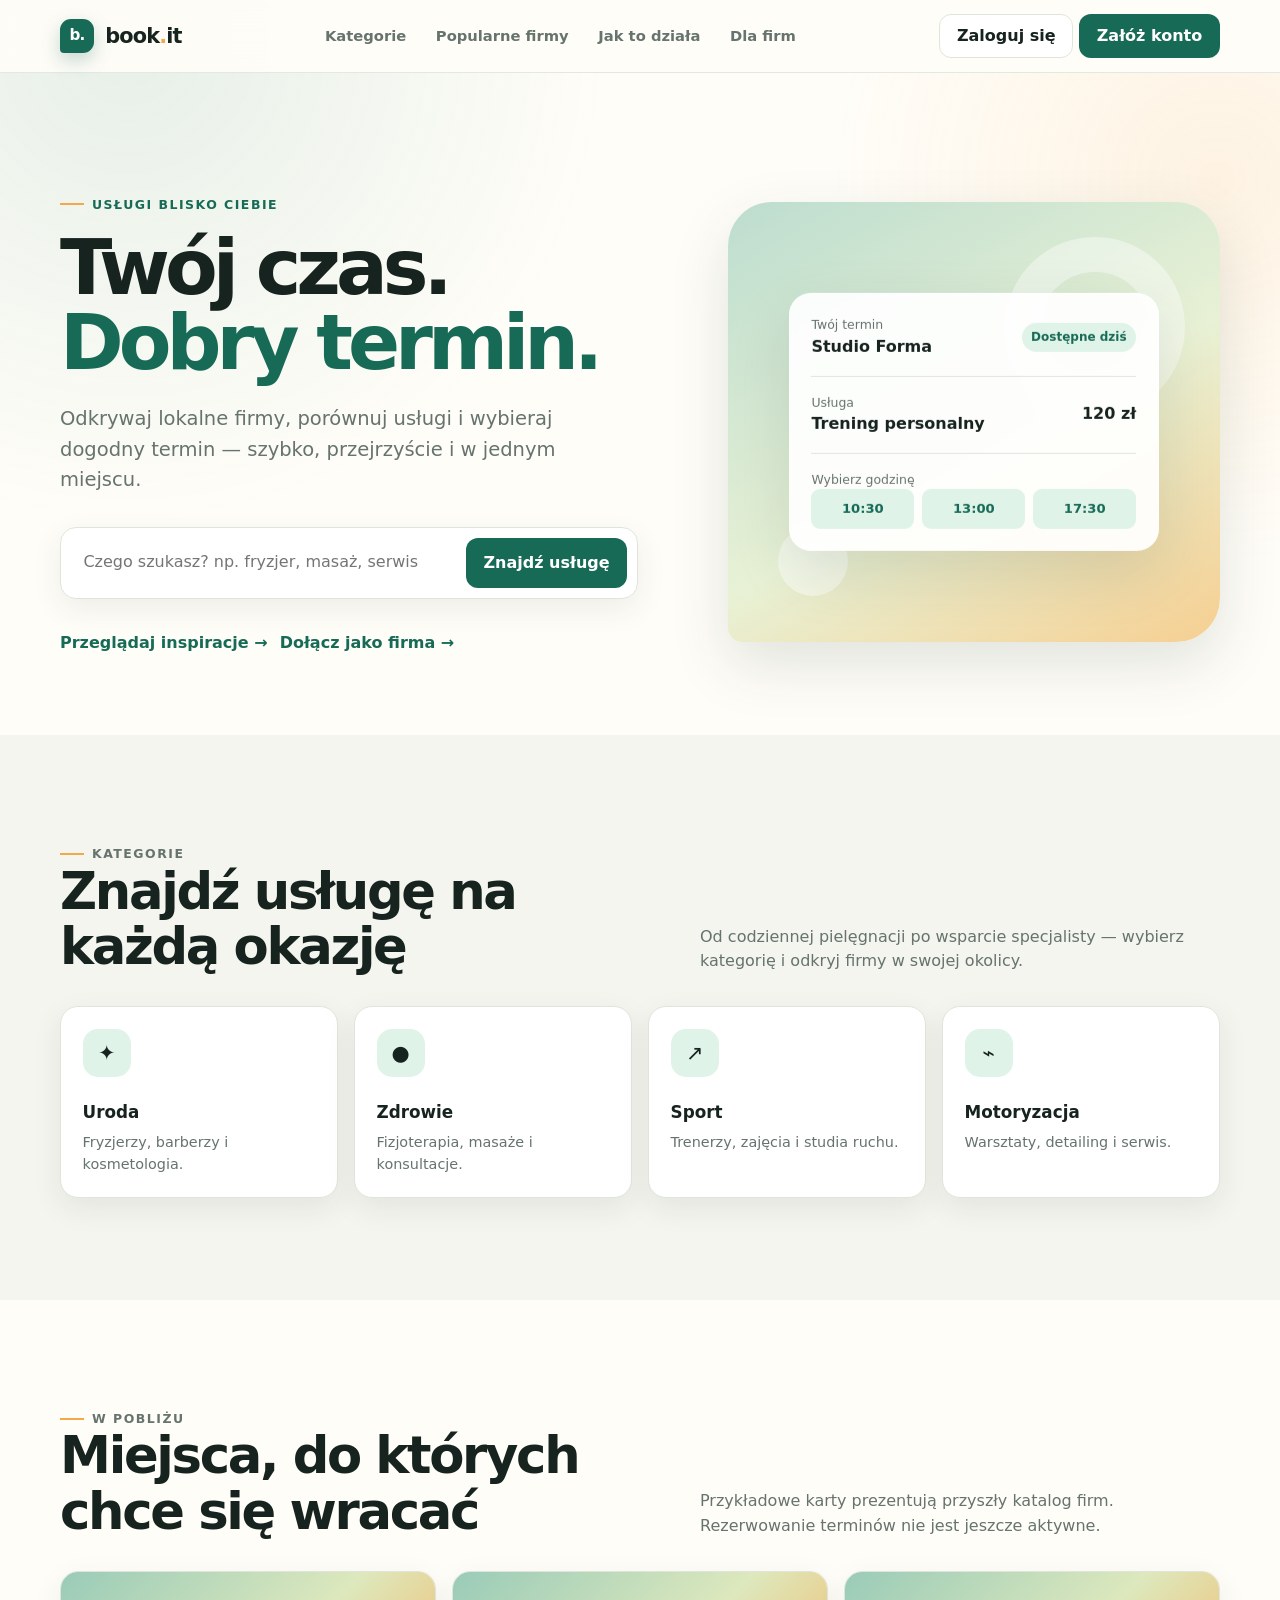
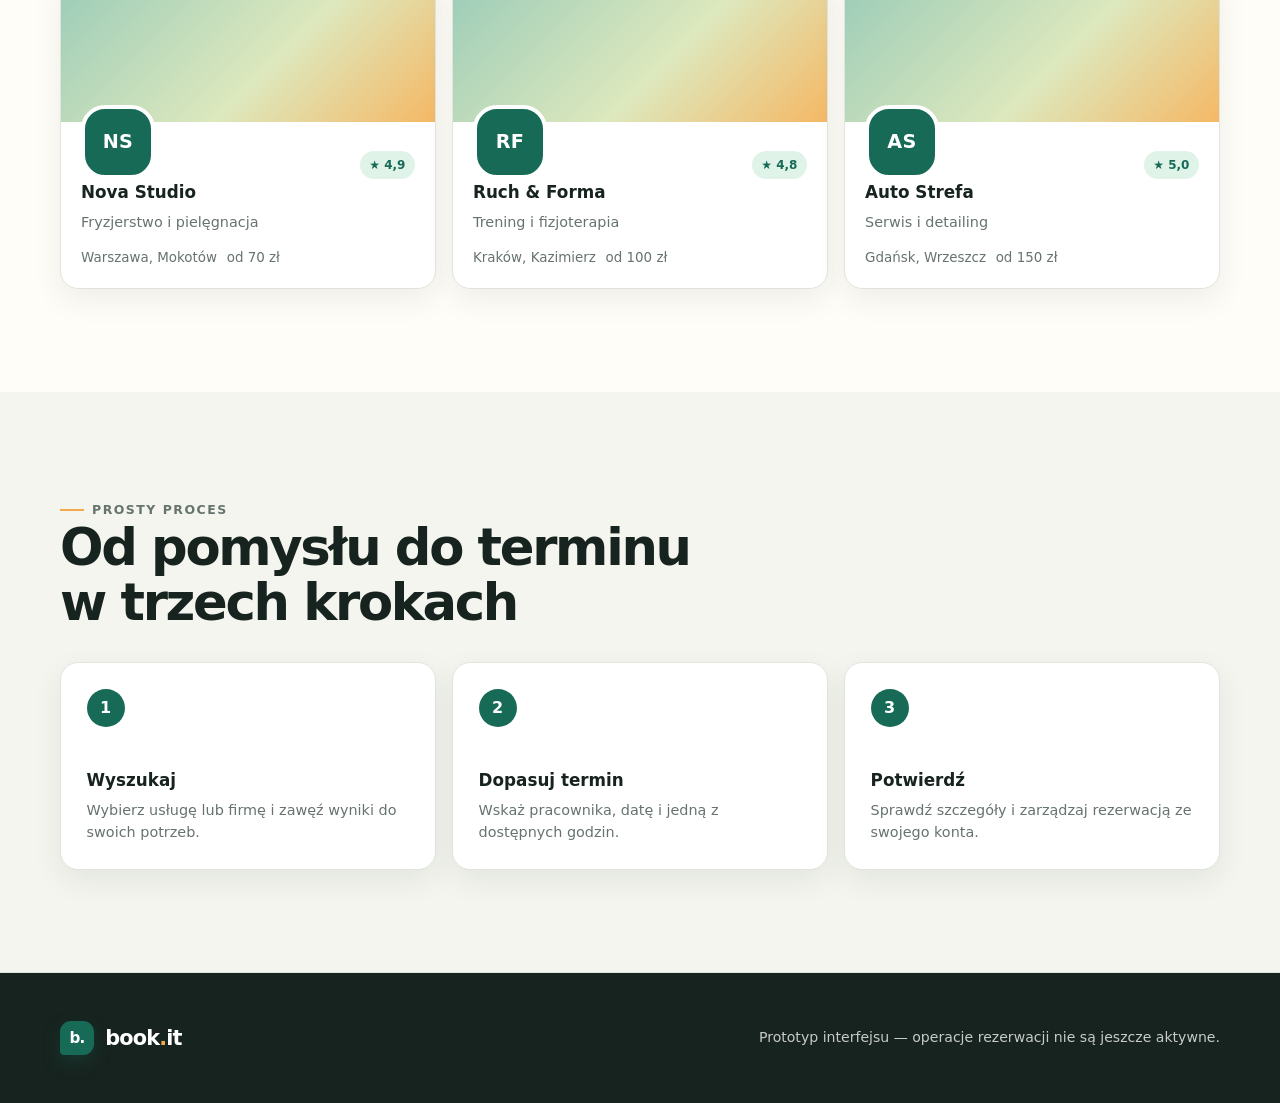
==== public/index.html @ e0f6ce7e "project_base_view" ====
<!doctype html>
<html lang="pl">
<head>
  <meta charset="utf-8">
  <meta name="viewport" content="width=device-width, initial-scale=1">
  <meta name="description" content="book.it — wygodne rezerwowanie usług lokalnych firm w jednym miejscu.">
  <title>book.it — rezerwuj usługi po swojemu</title>
  <link rel="stylesheet" href="../css/main.css">
  <script src="../js/app.js" defer></script>
</head>
<body>
  <a class="skip-link" href="#main">Przejdź do treści</a>
  <header class="site-header">
    <div class="container header-inner">
      <a class="brand" href="index.html" aria-label="book.it — strona główna">
        <span class="brand-mark">b.</span>
        <span>book<span class="brand-dot">.</span>it</span>
      </a>
      <nav class="site-nav" aria-label="Główna nawigacja" data-menu>
        <a href="#kategorie">Kategorie</a>
        <a href="#firmy">Popularne firmy</a>
        <a href="#jak-to-dziala">Jak to działa</a>
        <a href="auth/login-business.html">Dla firm</a>
      </nav>
      <div class="nav-actions">
        <a class="button button-secondary" href="auth/login-client.html">Zaloguj się</a>
        <a class="button" href="auth/register-client.html">Załóż konto</a>
        <button class="menu-toggle" type="button" aria-label="Otwórz menu" aria-expanded="false" data-menu-toggle>☰</button>
      </div>
    </div>
  </header>

  <main id="main">
    <section class="hero">
      <div class="container hero-grid">
        <div>
          <p class="eyebrow">Usługi blisko Ciebie</p>
          <h1>Twój czas. <span>Dobry termin.</span></h1>
          <p class="hero-lead">Odkrywaj lokalne firmy, porównuj usługi i wybieraj dogodny termin — szybko, przejrzyście i w jednym miejscu.</p>
          <form class="search-box" data-demo-form data-demo-message="Wyszukiwanie zostanie uruchomione po podłączeniu bazy firm i usług.">
            <label class="field-label" for="hero-search" hidden>Usługa lub firma</label>
            <input id="hero-search" type="search" placeholder="Czego szukasz? np. fryzjer, masaż, serwis" required>
            <button class="button" type="submit">Znajdź usługę</button>
          </form>
          <div class="hero-actions">
            <a class="text-link" href="#firmy">Przeglądaj inspiracje →</a>
            <a class="text-link" href="auth/register-business.html">Dołącz jako firma →</a>
          </div>
        </div>
        <div class="hero-visual" aria-label="Przykładowa karta wyboru terminu">
          <div class="booking-card">
            <div class="booking-card-head">
              <div>
                <p class="micro-label">Twój termin</p>
                <strong>Studio Forma</strong>
              </div>
              <span class="badge">Dostępne dziś</span>
            </div>
            <div class="service-line">
              <div>
                <p class="micro-label">Usługa</p>
                <strong>Trening personalny</strong>
              </div>
              <strong>120 zł</strong>
            </div>
            <p class="micro-label">Wybierz godzinę</p>
            <div class="time-chips" aria-hidden="true">
              <span>10:30</span><span>13:00</span><span>17:30</span>
            </div>
          </div>
        </div>
      </div>
    </section>

    <section class="section section-alt" id="kategorie">
      <div class="container">
        <div class="section-heading">
          <div>
            <p class="eyebrow">Kategorie</p>
            <h2>Znajdź usługę na każdą okazję</h2>
          </div>
          <p>Od codziennej pielęgnacji po wsparcie specjalisty — wybierz kategorię i odkryj firmy w swojej okolicy.</p>
        </div>
        <div class="category-grid">
          <article class="category-card"><span class="category-icon" aria-hidden="true">✦</span><h3>Uroda</h3><p>Fryzjerzy, barberzy i kosmetologia.</p></article>
          <article class="category-card"><span class="category-icon" aria-hidden="true">●</span><h3>Zdrowie</h3><p>Fizjoterapia, masaże i konsultacje.</p></article>
          <article class="category-card"><span class="category-icon" aria-hidden="true">↗</span><h3>Sport</h3><p>Trenerzy, zajęcia i studia ruchu.</p></article>
          <article class="category-card"><span class="category-icon" aria-hidden="true">⌁</span><h3>Motoryzacja</h3><p>Warsztaty, detailing i serwis.</p></article>
        </div>
      </div>
    </section>

    <section class="section" id="firmy">
      <div class="container">
        <div class="section-heading">
          <div>
            <p class="eyebrow">W pobliżu</p>
            <h2>Miejsca, do których chce się wracać</h2>
          </div>
          <p>Przykładowe karty prezentują przyszły katalog firm. Rezerwowanie terminów nie jest jeszcze aktywne.</p>
        </div>
        <div class="company-grid">
          <article class="company-card">
            <div class="company-cover"></div>
            <div class="company-content">
              <div class="company-line"><span class="avatar">NS</span><span class="badge">★ 4,9</span></div>
              <h3>Nova Studio</h3><p>Fryzjerstwo i pielęgnacja</p>
              <div class="company-meta"><span>Warszawa, Mokotów</span><span>od 70 zł</span></div>
            </div>
          </article>
          <article class="company-card">
            <div class="company-cover"></div>
            <div class="company-content">
              <div class="company-line"><span class="avatar">RF</span><span class="badge">★ 4,8</span></div>
              <h3>Ruch &amp; Forma</h3><p>Trening i fizjoterapia</p>
              <div class="company-meta"><span>Kraków, Kazimierz</span><span>od 100 zł</span></div>
            </div>
          </article>
          <article class="company-card">
            <div class="company-cover"></div>
            <div class="company-content">
              <div class="company-line"><span class="avatar">AS</span><span class="badge">★ 5,0</span></div>
              <h3>Auto Strefa</h3><p>Serwis i detailing</p>
              <div class="company-meta"><span>Gdańsk, Wrzeszcz</span><span>od 150 zł</span></div>
            </div>
          </article>
        </div>
      </div>
    </section>

    <section class="section section-alt" id="jak-to-dziala">
      <div class="container">
        <div class="section-heading">
          <div><p class="eyebrow">Prosty proces</p><h2>Od pomysłu do terminu w trzech krokach</h2></div>
        </div>
        <div class="steps-grid">
          <article class="step-card"><span class="step-number">1</span><h3>Wyszukaj</h3><p>Wybierz usługę lub firmę i zawęź wyniki do swoich potrzeb.</p></article>
          <article class="step-card"><span class="step-number">2</span><h3>Dopasuj termin</h3><p>Wskaż pracownika, datę i jedną z dostępnych godzin.</p></article>
          <article class="step-card"><span class="step-number">3</span><h3>Potwierdź</h3><p>Sprawdź szczegóły i zarządzaj rezerwacją ze swojego konta.</p></article>
        </div>
      </div>
    </section>
  </main>

  <footer class="site-footer">
    <div class="container footer-inner">
      <a class="brand" href="index.html"><span class="brand-mark">b.</span><span>book<span class="brand-dot">.</span>it</span></a>
      <p>Prototyp interfejsu — operacje rezerwacji nie są jeszcze aktywne.</p>
    </div>
  </footer>
</body>
</html>
---- css/main.css ----
:root {
  --ink-950: #17231f;
  --ink-800: #34423d;
  --ink-600: #66736e;
  --paper: #fffdf8;
  --surface: #ffffff;
  --surface-soft: #f3f5ee;
  --line: #dfe5dc;
  --brand-700: #176b56;
  --brand-600: #21856b;
  --brand-100: #dff3e9;
  --accent: #f3a84b;
  --danger: #b74343;
  --danger-soft: #fff0ef;
  --shadow-sm: 0 10px 30px rgba(32, 57, 48, 0.08);
  --shadow-lg: 0 22px 60px rgba(24, 55, 44, 0.13);
  --radius-sm: 10px;
  --radius-md: 18px;
  --radius-lg: 28px;
  --container: 1160px;
  --transition: 180ms ease;
}

*,
*::before,
*::after {
  box-sizing: border-box;
}

html {
  scroll-behavior: smooth;
}

body {
  margin: 0;
  color: var(--ink-950);
  background: var(--paper);
  font-family: Inter, ui-sans-serif, system-ui, -apple-system, BlinkMacSystemFont, "Segoe UI", sans-serif;
  line-height: 1.55;
}

body::before {
  position: fixed;
  z-index: -1;
  inset: 0;
  background:
    radial-gradient(circle at 10% 5%, rgba(33, 133, 107, 0.11), transparent 30rem),
    radial-gradient(circle at 95% 20%, rgba(243, 168, 75, 0.12), transparent 24rem);
  content: "";
  pointer-events: none;
}

img {
  display: block;
  max-width: 100%;
}

a {
  color: inherit;
  text-decoration: none;
}

button,
input,
select,
textarea {
  color: inherit;
  font: inherit;
}

button,
input[type="file"]::file-selector-button {
  cursor: pointer;
}

:focus-visible {
  outline: 3px solid rgba(33, 133, 107, 0.3);
  outline-offset: 3px;
}

.skip-link {
  position: fixed;
  z-index: 100;
  top: 0.75rem;
  left: 0.75rem;
  padding: 0.75rem 1rem;
  border-radius: var(--radius-sm);
  background: var(--ink-950);
  color: #fff;
  transform: translateY(-160%);
}

.skip-link:focus {
  transform: translateY(0);
}

.container {
  width: min(calc(100% - 2rem), var(--container));
  margin-inline: auto;
}

.site-header {
  position: sticky;
  z-index: 20;
  top: 0;
  border-bottom: 1px solid rgba(223, 229, 220, 0.85);
  background: rgba(255, 253, 248, 0.92);
  backdrop-filter: blur(16px);
}

.header-inner {
  display: flex;
  min-height: 72px;
  align-items: center;
  justify-content: space-between;
  gap: 1.5rem;
}

.brand {
  display: inline-flex;
  align-items: center;
  gap: 0.7rem;
  font-size: 1.3rem;
  font-weight: 850;
  letter-spacing: -0.04em;
}

.brand-mark {
  display: grid;
  width: 34px;
  height: 34px;
  border-radius: 11px 11px 11px 4px;
  color: #fff;
  background: var(--brand-700);
  box-shadow: 0 7px 18px rgba(23, 107, 86, 0.25);
  font-size: 0.95rem;
  place-items: center;
}

.brand-dot {
  color: var(--accent);
}

.site-nav,
.nav-actions,
.dashboard-nav {
  display: flex;
  align-items: center;
  gap: 0.35rem;
}

.site-nav a,
.dashboard-nav a {
  padding: 0.6rem 0.75rem;
  border-radius: 9px;
  color: var(--ink-600);
  font-size: 0.92rem;
  font-weight: 650;
}

.site-nav a:hover,
.dashboard-nav a:hover,
.dashboard-nav a[aria-current="page"] {
  color: var(--brand-700);
  background: var(--brand-100);
}

.menu-toggle {
  display: none;
  width: 44px;
  height: 44px;
  border: 1px solid var(--line);
  border-radius: 12px;
  background: var(--surface);
  font-size: 1.2rem;
}

.button {
  display: inline-flex;
  min-height: 44px;
  align-items: center;
  justify-content: center;
  gap: 0.55rem;
  padding: 0.7rem 1.05rem;
  border: 1px solid transparent;
  border-radius: 12px;
  background: var(--brand-700);
  color: #fff;
  font-weight: 750;
  line-height: 1.2;
  transition: transform var(--transition), box-shadow var(--transition), background var(--transition);
}

.button:hover {
  background: var(--brand-600);
  box-shadow: 0 8px 20px rgba(23, 107, 86, 0.18);
  transform: translateY(-1px);
}

.button-secondary {
  border-color: var(--line);
  color: var(--ink-950);
  background: var(--surface);
}

.button-secondary:hover {
  background: var(--surface-soft);
  box-shadow: none;
}

.button-ghost {
  color: var(--brand-700);
  background: transparent;
}

.button-ghost:hover {
  background: var(--brand-100);
  box-shadow: none;
}

.button-danger {
  border-color: #efc8c5;
  color: var(--danger);
  background: var(--danger-soft);
}

.button-danger:hover {
  background: #ffe3e0;
  box-shadow: none;
}

.button-small {
  min-height: 36px;
  padding: 0.5rem 0.75rem;
  border-radius: 9px;
  font-size: 0.85rem;
}

.eyebrow {
  display: inline-flex;
  align-items: center;
  gap: 0.5rem;
  margin: 0 0 1rem;
  color: var(--brand-700);
  font-size: 0.78rem;
  font-weight: 800;
  letter-spacing: 0.12em;
  text-transform: uppercase;
}

.eyebrow::before {
  width: 24px;
  height: 2px;
  background: var(--accent);
  content: "";
}

.hero {
  padding: clamp(4.5rem, 9vw, 8rem) 0 5rem;
  overflow: hidden;
}

.hero-grid {
  display: grid;
  align-items: center;
  gap: clamp(2.5rem, 7vw, 6rem);
  grid-template-columns: minmax(0, 1.08fr) minmax(320px, 0.92fr);
}

.hero h1,
.auth-copy h1 {
  max-width: 14ch;
  margin: 0;
  font-size: clamp(2.65rem, 6vw, 5.4rem);
  line-height: 0.98;
  letter-spacing: -0.065em;
}

.hero h1 span {
  color: var(--brand-700);
}

.hero-lead {
  max-width: 620px;
  margin: 1.5rem 0 0;
  color: var(--ink-600);
  font-size: clamp(1.03rem, 2vw, 1.22rem);
}

.hero-actions,
.form-actions,
.toolbar-actions,
.card-actions {
  display: flex;
  align-items: center;
  gap: 0.75rem;
  flex-wrap: wrap;
}

.hero-actions {
  margin-top: 2rem;
}

.form-actions-spaced {
  margin-top: 1.25rem;
}

.search-box {
  display: grid;
  margin-top: 2rem;
  padding: 0.6rem;
  border: 1px solid var(--line);
  border-radius: 16px;
  background: var(--surface);
  box-shadow: var(--shadow-sm);
  grid-template-columns: 1fr auto;
}

.search-box input {
  min-width: 0;
  padding: 0.8rem;
  border: 0;
  outline: none;
  background: transparent;
}

.hero-visual {
  position: relative;
  min-height: 440px;
  border-radius: 44px 44px 44px 14px;
  background: linear-gradient(150deg, #bdddcf, #e8f1d5 55%, #f6cf91);
  box-shadow: var(--shadow-lg);
}

.hero-visual::before,
.hero-visual::after {
  position: absolute;
  border-radius: 999px;
  content: "";
}

.hero-visual::before {
  width: 180px;
  height: 180px;
  top: 35px;
  right: 35px;
  border: 35px solid rgba(255, 255, 255, 0.4);
}

.hero-visual::after {
  width: 70px;
  height: 70px;
  bottom: 46px;
  left: 50px;
  background: rgba(255, 255, 255, 0.45);
}

.booking-card {
  position: absolute;
  z-index: 2;
  width: min(88%, 370px);
  top: 50%;
  left: 50%;
  padding: 1.35rem;
  border: 1px solid rgba(255, 255, 255, 0.65);
  border-radius: 22px;
  background: rgba(255, 255, 255, 0.92);
  box-shadow: var(--shadow-lg);
  transform: translate(-50%, -50%);
  backdrop-filter: blur(10px);
}

.booking-card-head,
.company-line,
.service-line,
.profile-summary,
.day-row,
.panel-title-row {
  display: flex;
  align-items: center;
  justify-content: space-between;
  gap: 1rem;
}

.booking-card strong,
.booking-card p {
  margin: 0;
}

.booking-card .service-line {
  margin: 1rem 0;
  padding: 1rem 0;
  border-block: 1px solid var(--line);
}

.micro-label {
  color: var(--ink-600);
  font-size: 0.78rem;
}

.time-chips {
  display: grid;
  gap: 0.5rem;
  grid-template-columns: repeat(3, 1fr);
}

.time-chips span {
  padding: 0.6rem 0.4rem;
  border-radius: 9px;
  color: var(--brand-700);
  background: var(--brand-100);
  font-size: 0.82rem;
  font-weight: 750;
  text-align: center;
}

.section {
  padding: clamp(4rem, 8vw, 7rem) 0;
}

.section-alt {
  background: var(--surface-soft);
}

.section-heading {
  display: flex;
  align-items: end;
  justify-content: space-between;
  gap: 2rem;
  margin-bottom: 2rem;
}

.section-heading h2,
.page-title h1,
.panel h2,
.auth-card h2 {
  margin: 0;
  line-height: 1.08;
  letter-spacing: -0.045em;
}

.section-heading h2 {
  max-width: 650px;
  font-size: clamp(2rem, 4vw, 3.2rem);
}

.section-heading p {
  max-width: 520px;
  margin: 0;
  color: var(--ink-600);
}

.category-grid,
.company-grid,
.steps-grid,
.stats-grid {
  display: grid;
  gap: 1rem;
}

.category-grid {
  grid-template-columns: repeat(4, 1fr);
}

.company-grid {
  grid-template-columns: repeat(3, 1fr);
}

.steps-grid {
  grid-template-columns: repeat(3, 1fr);
}

.stats-grid {
  grid-template-columns: repeat(3, 1fr);
}

.category-card,
.company-card,
.step-card,
.panel,
.stat-card {
  border: 1px solid var(--line);
  background: var(--surface);
  box-shadow: var(--shadow-sm);
}

.category-card {
  padding: 1.35rem;
  border-radius: var(--radius-md);
}

.category-icon {
  display: grid;
  width: 48px;
  height: 48px;
  margin-bottom: 1.4rem;
  border-radius: 15px;
  background: var(--brand-100);
  font-size: 1.3rem;
  place-items: center;
}

.category-card h3,
.company-card h3,
.step-card h3 {
  margin: 0 0 0.35rem;
  font-size: 1.05rem;
}

.category-card p,
.company-card p,
.step-card p {
  margin: 0;
  color: var(--ink-600);
  font-size: 0.9rem;
}

.company-card {
  overflow: hidden;
  border-radius: var(--radius-md);
}

.company-cover,
.brand-banner,
.preview-banner {
  background: linear-gradient(135deg, #99cbb8, #dde8bd 58%, #f5b865);
}

.company-cover {
  height: 150px;
}

.company-content {
  padding: 1.25rem;
}

.company-line {
  margin-top: -2.3rem;
  align-items: end;
}

.avatar {
  display: grid;
  flex: 0 0 auto;
  width: 74px;
  height: 74px;
  overflow: hidden;
  border: 4px solid var(--surface);
  border-radius: 24px;
  color: #fff;
  background: var(--brand-700);
  font-size: 1.2rem;
  font-weight: 850;
  letter-spacing: 0.02em;
  place-items: center;
}

.avatar img,
.logo-preview img {
  width: 100%;
  height: 100%;
  object-fit: cover;
}

.avatar-small {
  width: 42px;
  height: 42px;
  border-width: 0;
  border-radius: 13px;
  font-size: 0.78rem;
}

.company-meta,
.service-meta {
  display: flex;
  gap: 0.6rem;
  margin-top: 0.9rem;
  color: var(--ink-600);
  font-size: 0.84rem;
  flex-wrap: wrap;
}

.badge {
  display: inline-flex;
  align-items: center;
  padding: 0.3rem 0.6rem;
  border-radius: 999px;
  color: var(--brand-700);
  background: var(--brand-100);
  font-size: 0.75rem;
  font-weight: 750;
}

.badge-muted {
  color: var(--ink-600);
  background: var(--surface-soft);
}

.badge-warning {
  color: #84510f;
  background: #fff0d2;
}

.step-card {
  position: relative;
  padding: 1.6rem;
  border-radius: var(--radius-md);
}

.step-number {
  display: inline-grid;
  width: 38px;
  height: 38px;
  margin-bottom: 2.5rem;
  border-radius: 50%;
  color: #fff;
  background: var(--brand-700);
  font-weight: 800;
  place-items: center;
}

.site-footer {
  padding: 3rem 0;
  border-top: 1px solid var(--line);
  background: var(--ink-950);
  color: rgba(255, 255, 255, 0.76);
}

.footer-inner {
  display: flex;
  align-items: center;
  justify-content: space-between;
  gap: 1.5rem;
}

.site-footer .brand {
  color: #fff;
}

.site-footer p {
  margin: 0;
  font-size: 0.88rem;
}

/* Authentication */
.auth-page {
  min-height: 100vh;
  background: var(--surface-soft);
}

.auth-layout {
  display: grid;
  min-height: calc(100vh - 73px);
  grid-template-columns: minmax(0, 1fr) minmax(420px, 0.75fr);
}

.auth-copy {
  display: flex;
  min-height: 100%;
  padding: clamp(3rem, 7vw, 7rem);
  justify-content: center;
  flex-direction: column;
  background: linear-gradient(145deg, #183d34, #176b56 65%, #4d8c6e);
  color: #fff;
}

.auth-copy .eyebrow {
  color: #c7f2df;
}

.auth-copy h1 {
  font-size: clamp(2.7rem, 5vw, 4.8rem);
}

.auth-copy p {
  max-width: 540px;
  color: rgba(255, 255, 255, 0.75);
  font-size: 1.05rem;
}

.feature-list {
  display: grid;
  gap: 0.75rem;
  margin: 2rem 0 0;
  padding: 0;
  list-style: none;
}

.feature-list li::before {
  margin-right: 0.65rem;
  color: var(--accent);
  content: "✓";
  font-weight: 900;
}

.auth-form-wrap {
  display: grid;
  padding: 2rem;
  place-items: center;
}

.auth-card {
  width: min(100%, 520px);
  padding: clamp(1.5rem, 5vw, 2.5rem);
  border: 1px solid var(--line);
  border-radius: var(--radius-lg);
  background: var(--surface);
  box-shadow: var(--shadow-lg);
}

.auth-card h2 {
  font-size: 2rem;
}

.auth-card > p {
  margin: 0.65rem 0 1.75rem;
  color: var(--ink-600);
}

.form-grid {
  display: grid;
  gap: 1rem;
}

.form-grid-2 {
  grid-template-columns: repeat(2, minmax(0, 1fr));
}

.field {
  display: grid;
  gap: 0.42rem;
}

.field-full {
  grid-column: 1 / -1;
}

.field label,
.field-label {
  font-size: 0.86rem;
  font-weight: 750;
}

.field input,
.field select,
.field textarea,
.time-field input {
  width: 100%;
  min-height: 46px;
  padding: 0.72rem 0.8rem;
  border: 1px solid #ccd5ce;
  border-radius: 11px;
  outline: none;
  background: var(--surface);
  transition: border var(--transition), box-shadow var(--transition);
}

.field textarea {
  min-height: 120px;
  resize: vertical;
}

.field input:focus,
.field select:focus,
.field textarea:focus,
.time-field input:focus {
  border-color: var(--brand-600);
  box-shadow: 0 0 0 3px rgba(33, 133, 107, 0.14);
}

.field-hint {
  margin: 0;
  color: var(--ink-600);
  font-size: 0.78rem;
}

.checkbox-row {
  display: flex;
  align-items: flex-start;
  gap: 0.65rem;
  font-size: 0.86rem;
}

.checkbox-row input {
  width: 18px;
  height: 18px;
  margin-top: 0.12rem;
  accent-color: var(--brand-700);
}

.form-meta {
  display: flex;
  align-items: center;
  justify-content: space-between;
  gap: 1rem;
}

.text-link {
  color: var(--brand-700);
  font-weight: 750;
}

.text-link:hover {
  text-decoration: underline;
}

.auth-switch {
  margin-top: 1.5rem;
  padding-top: 1.25rem;
  border-top: 1px solid var(--line);
  color: var(--ink-600);
  font-size: 0.9rem;
  text-align: center;
}

.demo-note,
.info-box {
  padding: 0.85rem 1rem;
  border: 1px solid #d7e9df;
  border-radius: 11px;
  color: var(--brand-700);
  background: #f1fbf6;
  font-size: 0.83rem;
}

.demo-note {
  margin-bottom: 1.25rem;
}

/* Dashboard */
.dashboard-body {
  background: #f5f6f2;
}

.dashboard-header {
  background: var(--surface);
}

.dashboard-shell {
  display: grid;
  gap: 2rem;
  padding-block: 2.5rem 5rem;
  grid-template-columns: 230px minmax(0, 1fr);
}

.sidebar {
  position: sticky;
  top: 98px;
  height: fit-content;
  padding: 0.8rem;
  border: 1px solid var(--line);
  border-radius: var(--radius-md);
  background: var(--surface);
}

.sidebar-nav {
  display: grid;
  gap: 0.3rem;
}

.sidebar-nav a {
  padding: 0.75rem 0.85rem;
  border-radius: 10px;
  color: var(--ink-600);
  font-size: 0.9rem;
  font-weight: 650;
}

.sidebar-nav a:hover,
.sidebar-nav a[aria-current="page"] {
  color: var(--brand-700);
  background: var(--brand-100);
}

.main-content {
  min-width: 0;
}

.page-title {
  display: flex;
  align-items: end;
  justify-content: space-between;
  gap: 1rem;
  margin-bottom: 1.5rem;
}

.page-title h1 {
  font-size: clamp(2rem, 4vw, 3rem);
}

.page-title p {
  margin: 0.4rem 0 0;
  color: var(--ink-600);
}

.panel {
  padding: clamp(1.2rem, 3vw, 2rem);
  border-radius: var(--radius-md);
}

.panel + .panel {
  margin-top: 1.25rem;
}

.panel h2 {
  font-size: 1.35rem;
}

.panel-subtitle {
  margin: 0.35rem 0 1.4rem;
  color: var(--ink-600);
  font-size: 0.9rem;
}

.profile-summary {
  justify-content: flex-start;
  margin-bottom: 1.5rem;
}

.profile-summary .avatar {
  width: 94px;
  height: 94px;
  border: 0;
  border-radius: 28px;
  font-size: 1.55rem;
}

.profile-summary h2,
.profile-summary p {
  margin: 0;
}

.profile-summary p {
  color: var(--ink-600);
}

.upload-row {
  display: flex;
  align-items: center;
  gap: 0.75rem;
  margin-bottom: 1.5rem;
  flex-wrap: wrap;
}

.file-input {
  max-width: 100%;
  font-size: 0.84rem;
}

.file-input::file-selector-button {
  margin-right: 0.75rem;
  padding: 0.65rem 0.8rem;
  border: 1px solid var(--line);
  border-radius: 9px;
  background: var(--surface-soft);
  font-weight: 700;
}

.placeholder-block {
  padding: 2rem;
  border: 1px dashed #bac7bd;
  border-radius: var(--radius-md);
  color: var(--ink-600);
  background: #fafbf8;
  text-align: center;
}

.placeholder-block strong {
  display: block;
  margin-bottom: 0.35rem;
  color: var(--ink-950);
}

.brand-banner {
  position: relative;
  height: 220px;
  overflow: hidden;
  border-radius: var(--radius-md);
}

.brand-banner img,
.preview-banner img {
  width: 100%;
  height: 100%;
  object-fit: cover;
}

.brand-banner .button {
  position: absolute;
  right: 1rem;
  bottom: 1rem;
}

.branding-row {
  display: flex;
  align-items: end;
  justify-content: space-between;
  gap: 1rem;
  margin: -44px 1rem 1.5rem;
}

.logo-preview {
  position: relative;
  display: grid;
  width: 96px;
  height: 96px;
  overflow: hidden;
  border: 5px solid var(--surface);
  border-radius: 28px;
  color: #fff;
  background: var(--ink-950);
  font-size: 1.3rem;
  font-weight: 850;
  place-items: center;
}

.preview-card {
  overflow: hidden;
  border: 1px solid var(--line);
  border-radius: var(--radius-md);
  background: var(--surface);
}

.preview-banner {
  height: 160px;
}

.preview-content {
  position: relative;
  padding: 1.5rem;
}

.preview-content .logo-preview {
  margin-top: -68px;
  margin-bottom: 1rem;
}

.preview-content h3,
.preview-content p {
  margin: 0;
}

.preview-content p {
  margin-top: 0.4rem;
  color: var(--ink-600);
}

.services-list {
  display: grid;
  gap: 0.8rem;
}

.service-row {
  display: grid;
  align-items: center;
  gap: 1rem;
  padding: 1rem;
  border: 1px solid var(--line);
  border-radius: 14px;
  grid-template-columns: minmax(0, 1.6fr) minmax(110px, 0.6fr) auto;
}

.service-row h3,
.service-row p {
  margin: 0;
}

.service-row p {
  color: var(--ink-600);
  font-size: 0.86rem;
}

.price {
  font-size: 1rem;
  font-weight: 800;
}

.availability-list {
  display: grid;
  gap: 0.75rem;
}

.day-row {
  padding: 0.9rem 1rem;
  border: 1px solid var(--line);
  border-radius: 13px;
}

.day-name {
  display: flex;
  min-width: 150px;
  align-items: center;
  gap: 0.8rem;
  font-weight: 750;
}

.day-times {
  display: flex;
  align-items: center;
  gap: 0.6rem;
}

.time-field input {
  width: 110px;
  min-height: 40px;
  padding: 0.5rem;
}

.switch {
  position: relative;
  display: inline-block;
  flex: 0 0 auto;
  width: 42px;
  height: 24px;
}

.switch input {
  width: 1px;
  height: 1px;
  opacity: 0;
}

.switch-track {
  position: absolute;
  inset: 0;
  border-radius: 999px;
  background: #c7cec9;
  transition: background var(--transition);
}

.switch-track::after {
  position: absolute;
  width: 18px;
  height: 18px;
  top: 3px;
  left: 3px;
  border-radius: 50%;
  background: #fff;
  box-shadow: 0 2px 5px rgba(0, 0, 0, 0.18);
  content: "";
  transition: transform var(--transition);
}

.switch input:checked + .switch-track {
  background: var(--brand-600);
}

.switch input:checked + .switch-track::after {
  transform: translateX(18px);
}

.switch input:focus-visible + .switch-track {
  outline: 3px solid rgba(33, 133, 107, 0.3);
  outline-offset: 3px;
}

.day-row.is-disabled .day-times {
  opacity: 0.38;
  pointer-events: none;
}

.toast {
  position: fixed;
  z-index: 50;
  right: 1rem;
  bottom: 1rem;
  max-width: 360px;
  padding: 0.9rem 1rem;
  border-radius: 12px;
  color: #fff;
  background: var(--ink-950);
  box-shadow: var(--shadow-lg);
  opacity: 0;
  transform: translateY(1rem);
  transition: opacity var(--transition), transform var(--transition);
  pointer-events: none;
}

.toast.is-visible {
  opacity: 1;
  transform: translateY(0);
}

@media (max-width: 920px) {
  .hero-grid,
  .auth-layout {
    grid-template-columns: 1fr;
  }

  .hero-visual {
    min-height: 370px;
  }

  .category-grid,
  .company-grid {
    grid-template-columns: repeat(2, 1fr);
  }

  .auth-copy {
    min-height: 430px;
  }

  .dashboard-shell {
    grid-template-columns: 1fr;
  }

  .sidebar {
    position: static;
  }

  .sidebar-nav {
    display: flex;
    overflow-x: auto;
  }

  .sidebar-nav a {
    white-space: nowrap;
  }
}

@media (max-width: 720px) {
  .menu-toggle {
    display: grid;
    place-items: center;
  }

  .site-nav {
    position: absolute;
    top: calc(100% + 1px);
    right: 1rem;
    left: 1rem;
    display: none;
    padding: 0.75rem;
    border: 1px solid var(--line);
    border-radius: 14px;
    background: var(--surface);
    box-shadow: var(--shadow-lg);
    align-items: stretch;
    flex-direction: column;
  }

  .site-nav.is-open {
    display: flex;
  }

  .nav-actions .button-secondary {
    display: none;
  }

  .dashboard-header .dashboard-nav {
    display: none;
  }

  .section-heading,
  .footer-inner,
  .page-title {
    align-items: flex-start;
    flex-direction: column;
  }

  .steps-grid,
  .stats-grid {
    grid-template-columns: 1fr;
  }

  .form-grid-2 {
    grid-template-columns: 1fr;
  }

  .service-row {
    align-items: start;
    grid-template-columns: 1fr;
  }

  .day-row {
    align-items: flex-start;
    flex-direction: column;
  }

  .day-times {
    width: 100%;
  }

  .time-field {
    flex: 1;
  }

  .time-field input {
    width: 100%;
  }
}

@media (max-width: 520px) {
  .container {
    width: min(calc(100% - 1.25rem), var(--container));
  }

  .nav-actions > .button {
    display: none;
  }

  .hero {
    padding-top: 3.5rem;
  }

  .hero h1 {
    font-size: 2.7rem;
  }

  .search-box {
    grid-template-columns: 1fr;
  }

  .category-grid,
  .company-grid {
    grid-template-columns: 1fr;
  }

  .hero-visual {
    min-height: 330px;
  }

  .auth-form-wrap {
    padding: 0.75rem;
  }

  .auth-card {
    padding: 1.25rem;
    border-radius: 20px;
  }

  .auth-copy {
    min-height: 360px;
    padding: 2rem 1.25rem;
  }

  .form-meta,
  .branding-row {
    align-items: flex-start;
    flex-direction: column;
  }

  .branding-row {
    margin-top: -44px;
  }

  .panel {
    padding: 1rem;
  }

  .profile-summary {
    align-items: flex-start;
  }
}

@media (prefers-reduced-motion: reduce) {
  *,
  *::before,
  *::after {
    scroll-behavior: auto !important;
    transition-duration: 0.01ms !important;
  }
}
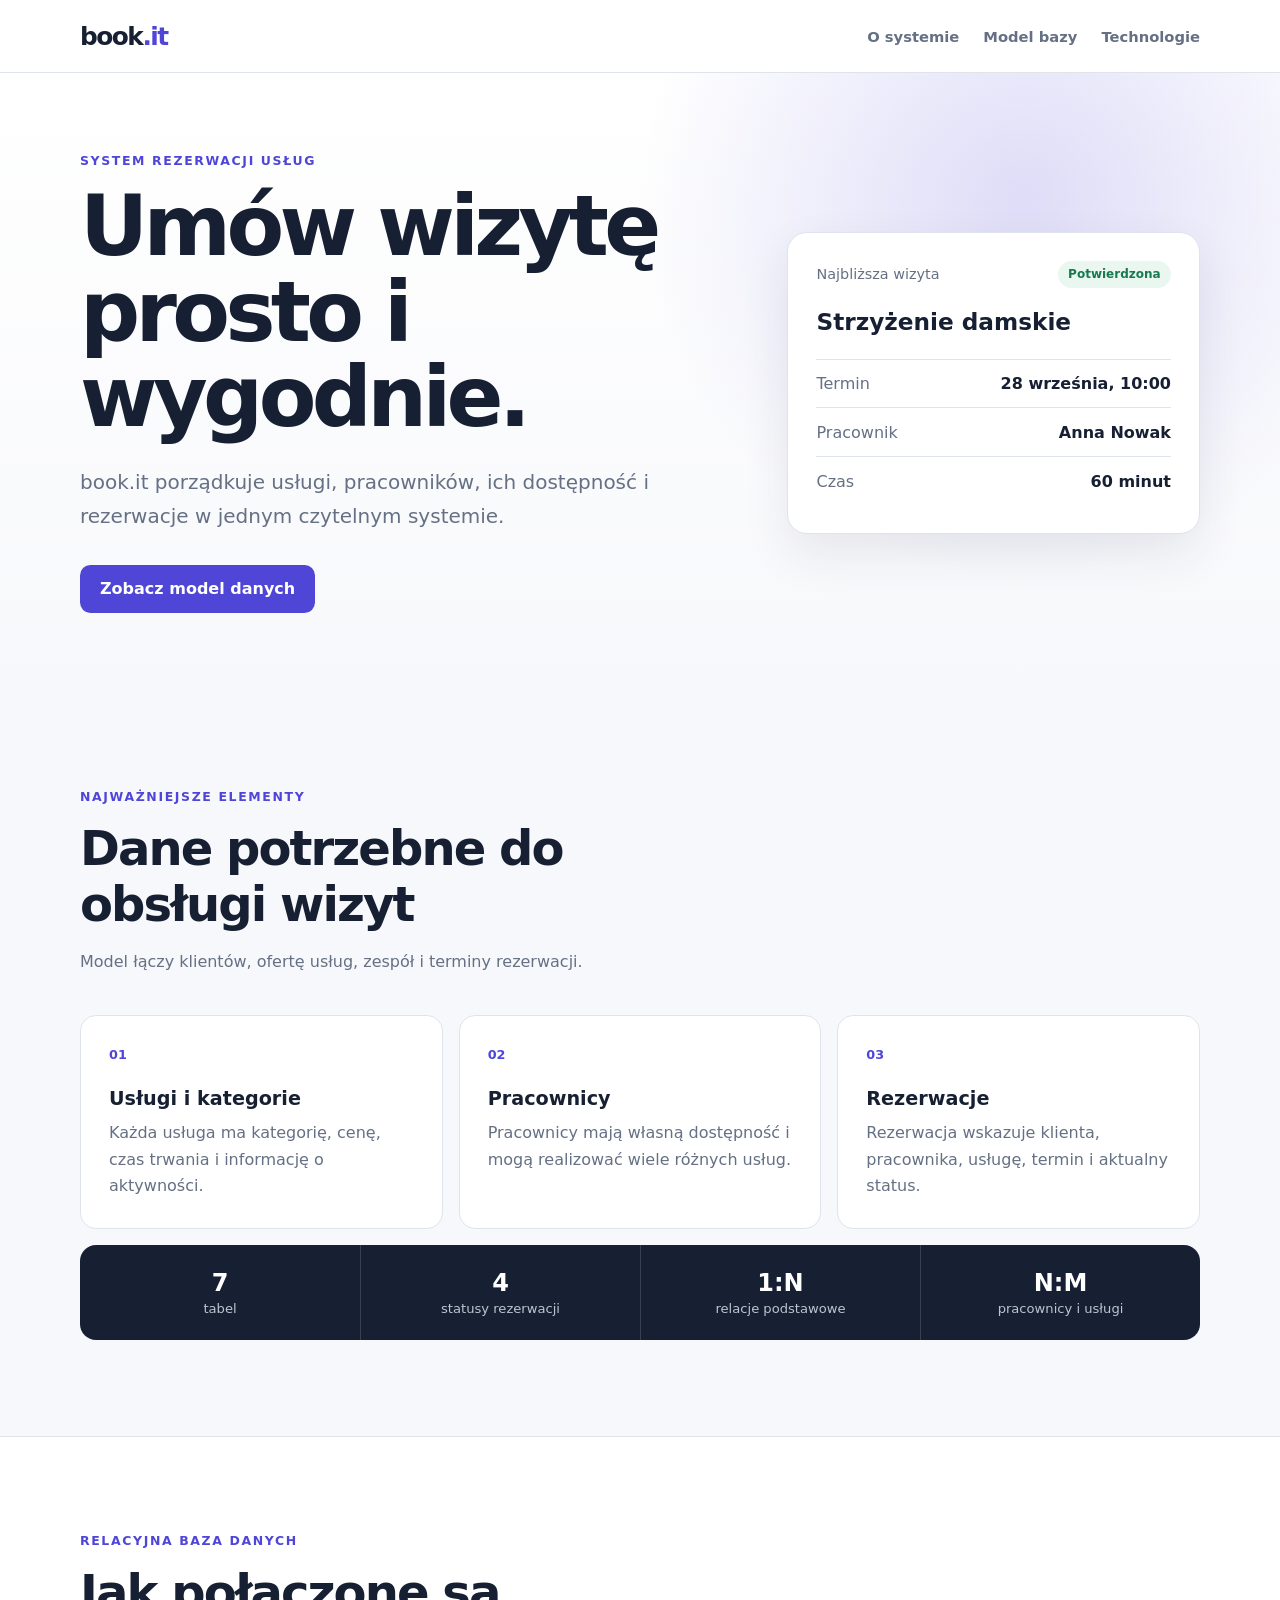
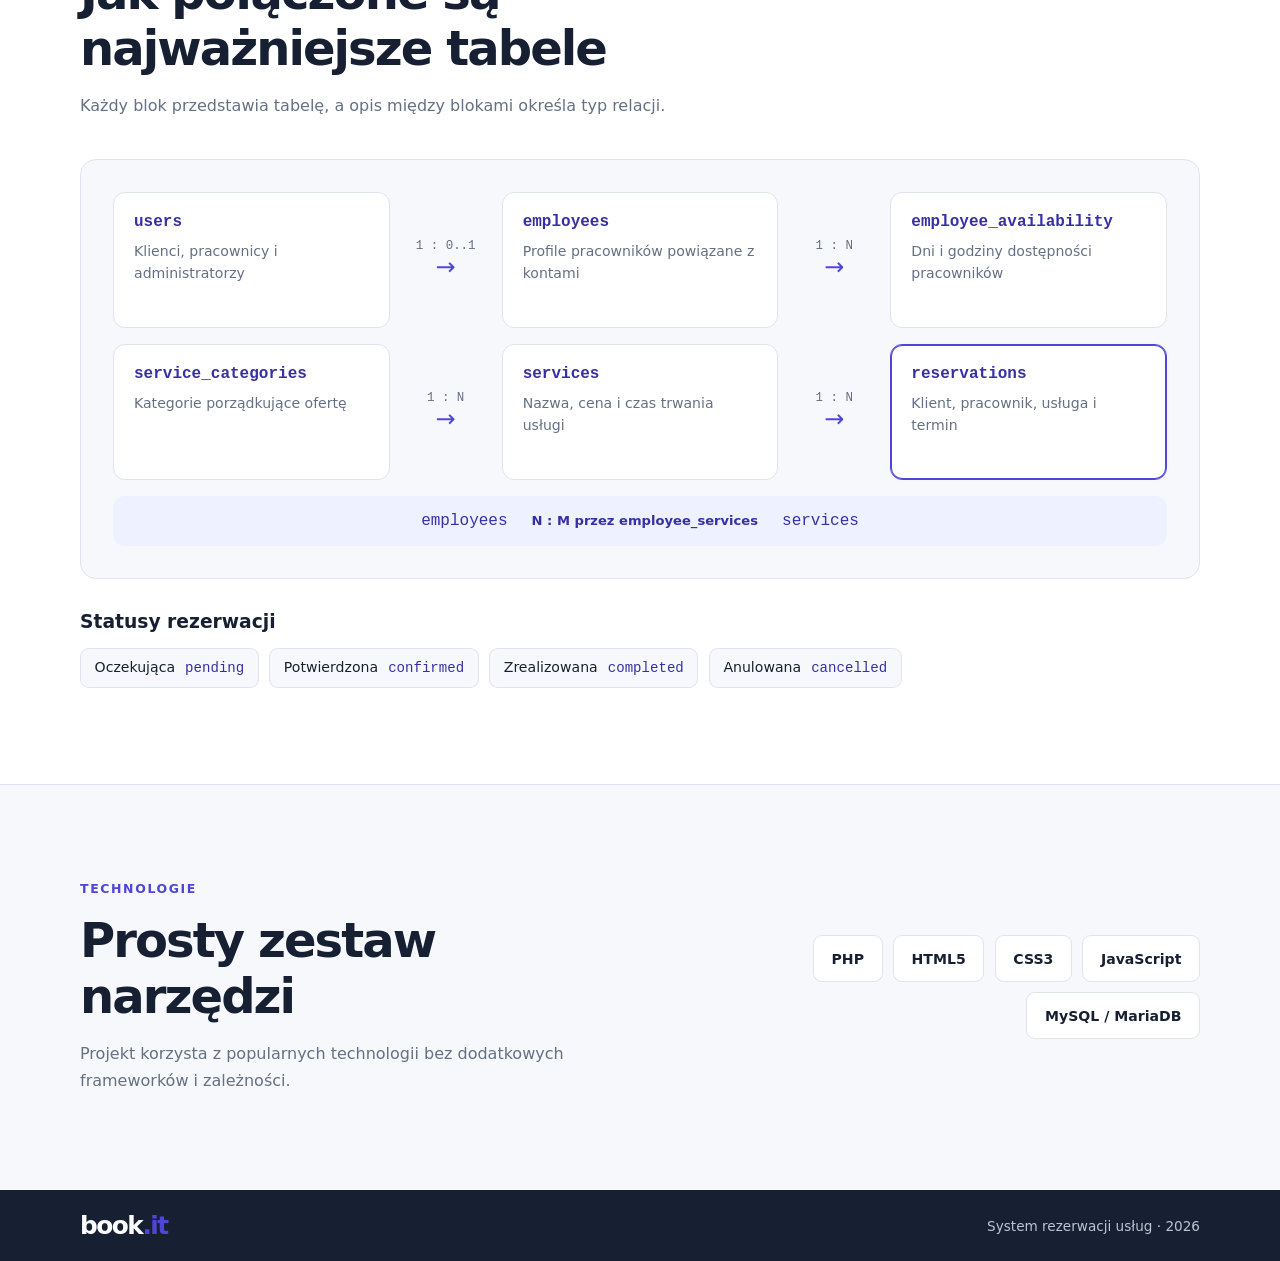
==== commit dcfab98c: "reset struktury + zmiany w bazie" ====
--- a/public/index.html
+++ b/public/index.html
@@ -1,152 +1,183 @@
 <!doctype html>
 <html lang="pl">
 <head>
-  <meta charset="utf-8">
-  <meta name="viewport" content="width=device-width, initial-scale=1">
-  <meta name="description" content="book.it — wygodne rezerwowanie usług lokalnych firm w jednym miejscu.">
-  <title>book.it — rezerwuj usługi po swojemu</title>
-  <link rel="stylesheet" href="../css/main.css">
-  <script src="../js/app.js" defer></script>
+    <meta charset="utf-8">
+    <meta name="viewport" content="width=device-width, initial-scale=1">
+    <meta name="description" content="book.it — prosty system rezerwacji usług.">
+    <title>book.it — System rezerwacji usług</title>
+    <link rel="stylesheet" href="css/style.css">
 </head>
 <body>
-  <a class="skip-link" href="#main">Przejdź do treści</a>
-  <header class="site-header">
-    <div class="container header-inner">
-      <a class="brand" href="index.html" aria-label="book.it — strona główna">
-        <span class="brand-mark">b.</span>
-        <span>book<span class="brand-dot">.</span>it</span>
-      </a>
-      <nav class="site-nav" aria-label="Główna nawigacja" data-menu>
-        <a href="#kategorie">Kategorie</a>
-        <a href="#firmy">Popularne firmy</a>
-        <a href="#jak-to-dziala">Jak to działa</a>
-        <a href="auth/login-business.html">Dla firm</a>
-      </nav>
-      <div class="nav-actions">
-        <a class="button button-secondary" href="auth/login-client.html">Zaloguj się</a>
-        <a class="button" href="auth/register-client.html">Załóż konto</a>
-        <button class="menu-toggle" type="button" aria-label="Otwórz menu" aria-expanded="false" data-menu-toggle>☰</button>
-      </div>
-    </div>
-  </header>
+    <header class="site-header">
+        <div class="container header-content">
+            <a class="logo" href="#start" aria-label="book.it — strona główna">book<span>.it</span></a>
+            <nav aria-label="Główna nawigacja">
+                <a href="#o-systemie">O systemie</a>
+                <a href="#model-bazy">Model bazy</a>
+                <a href="#technologie">Technologie</a>
+            </nav>
+        </div>
+    </header>
 
-  <main id="main">
-    <section class="hero">
-      <div class="container hero-grid">
-        <div>
-          <p class="eyebrow">Usługi blisko Ciebie</p>
-          <h1>Twój czas. <span>Dobry termin.</span></h1>
-          <p class="hero-lead">Odkrywaj lokalne firmy, porównuj usługi i wybieraj dogodny termin — szybko, przejrzyście i w jednym miejscu.</p>
-          <form class="search-box" data-demo-form data-demo-message="Wyszukiwanie zostanie uruchomione po podłączeniu bazy firm i usług.">
-            <label class="field-label" for="hero-search" hidden>Usługa lub firma</label>
-            <input id="hero-search" type="search" placeholder="Czego szukasz? np. fryzjer, masaż, serwis" required>
-            <button class="button" type="submit">Znajdź usługę</button>
-          </form>
-          <div class="hero-actions">
-            <a class="text-link" href="#firmy">Przeglądaj inspiracje →</a>
-            <a class="text-link" href="auth/register-business.html">Dołącz jako firma →</a>
-          </div>
+    <main>
+        <section class="hero" id="start">
+            <div class="container hero-content">
+                <div class="hero-copy">
+                    <p class="eyebrow">System rezerwacji usług</p>
+                    <h1>Umów wizytę prosto i wygodnie.</h1>
+                    <p class="hero-text">
+                        book.it porządkuje usługi, pracowników, ich dostępność i rezerwacje
+                        w jednym czytelnym systemie.
+                    </p>
+                    <a class="button" href="#model-bazy">Zobacz model danych</a>
+                </div>
+
+                <div class="appointment-card" aria-label="Przykładowa rezerwacja">
+                    <div class="appointment-top">
+                        <p>Najbliższa wizyta</p>
+                        <span>Potwierdzona</span>
+                    </div>
+                    <h2>Strzyżenie damskie</h2>
+                    <dl>
+                        <div>
+                            <dt>Termin</dt>
+                            <dd>28 września, 10:00</dd>
+                        </div>
+                        <div>
+                            <dt>Pracownik</dt>
+                            <dd>Anna Nowak</dd>
+                        </div>
+                        <div>
+                            <dt>Czas</dt>
+                            <dd>60 minut</dd>
+                        </div>
+                    </dl>
+                </div>
+            </div>
+        </section>
+
+        <section class="section" id="o-systemie">
+            <div class="container">
+                <div class="section-heading">
+                    <p class="eyebrow">Najważniejsze elementy</p>
+                    <h2>Dane potrzebne do obsługi wizyt</h2>
+                    <p>Model łączy klientów, ofertę usług, zespół i terminy rezerwacji.</p>
+                </div>
+
+                <div class="feature-grid">
+                    <article class="feature-card">
+                        <span class="feature-number">01</span>
+                        <h3>Usługi i kategorie</h3>
+                        <p>Każda usługa ma kategorię, cenę, czas trwania i informację o aktywności.</p>
+                    </article>
+                    <article class="feature-card">
+                        <span class="feature-number">02</span>
+                        <h3>Pracownicy</h3>
+                        <p>Pracownicy mają własną dostępność i mogą realizować wiele różnych usług.</p>
+                    </article>
+                    <article class="feature-card">
+                        <span class="feature-number">03</span>
+                        <h3>Rezerwacje</h3>
+                        <p>Rezerwacja wskazuje klienta, pracownika, usługę, termin i aktualny status.</p>
+                    </article>
+                </div>
+
+                <div class="stats" aria-label="Podsumowanie modelu danych">
+                    <div><strong>7</strong><span>tabel</span></div>
+                    <div><strong>4</strong><span>statusy rezerwacji</span></div>
+                    <div><strong>1:N</strong><span>relacje podstawowe</span></div>
+                    <div><strong>N:M</strong><span>pracownicy i usługi</span></div>
+                </div>
+            </div>
+        </section>
+
+        <section class="section database-section" id="model-bazy">
+            <div class="container">
+                <div class="section-heading">
+                    <p class="eyebrow">Relacyjna baza danych</p>
+                    <h2>Jak połączone są najważniejsze tabele</h2>
+                    <p>Każdy blok przedstawia tabelę, a opis między blokami określa typ relacji.</p>
+                </div>
+
+                <div class="database-diagram" aria-label="Uproszczony diagram relacji bazy danych">
+                    <div class="relation-row">
+                        <article class="entity-card">
+                            <h3>users</h3>
+                            <p>Klienci, pracownicy i administratorzy</p>
+                        </article>
+                        <div class="relation-label"><span>1 : 0..1</span><i aria-hidden="true">→</i></div>
+                        <article class="entity-card">
+                            <h3>employees</h3>
+                            <p>Profile pracowników powiązane z kontami</p>
+                        </article>
+                        <div class="relation-label"><span>1 : N</span><i aria-hidden="true">→</i></div>
+                        <article class="entity-card">
+                            <h3>employee_availability</h3>
+                            <p>Dni i godziny dostępności pracowników</p>
+                        </article>
+                    </div>
+
+                    <div class="relation-row">
+                        <article class="entity-card">
+                            <h3>service_categories</h3>
+                            <p>Kategorie porządkujące ofertę</p>
+                        </article>
+                        <div class="relation-label"><span>1 : N</span><i aria-hidden="true">→</i></div>
+                        <article class="entity-card">
+                            <h3>services</h3>
+                            <p>Nazwa, cena i czas trwania usługi</p>
+                        </article>
+                        <div class="relation-label"><span>1 : N</span><i aria-hidden="true">→</i></div>
+                        <article class="entity-card entity-card-accent">
+                            <h3>reservations</h3>
+                            <p>Klient, pracownik, usługa i termin</p>
+                        </article>
+                    </div>
+
+                    <div class="many-to-many">
+                        <span>employees</span>
+                        <strong>N : M przez employee_services</strong>
+                        <span>services</span>
+                    </div>
+                </div>
+
+                <div class="status-list">
+                    <h3>Statusy rezerwacji</h3>
+                    <ul>
+                        <li>Oczekująca <code>pending</code></li>
+                        <li>Potwierdzona <code>confirmed</code></li>
+                        <li>Zrealizowana <code>completed</code></li>
+                        <li>Anulowana <code>cancelled</code></li>
+                    </ul>
+                </div>
+            </div>
+        </section>
+
+        <section class="section" id="technologie">
+            <div class="container technology-content">
+                <div>
+                    <p class="eyebrow">Technologie</p>
+                    <h2>Prosty zestaw narzędzi</h2>
+                    <p>Projekt korzysta z popularnych technologii bez dodatkowych frameworków i zależności.</p>
+                </div>
+                <ul class="technology-list">
+                    <li>PHP</li>
+                    <li>HTML5</li>
+                    <li>CSS3</li>
+                    <li>JavaScript</li>
+                    <li>MySQL / MariaDB</li>
+                </ul>
+            </div>
+        </section>
+    </main>
+
+    <footer class="site-footer">
+        <div class="container footer-content">
+            <a class="logo" href="#start">book<span>.it</span></a>
+            <p>System rezerwacji usług · <span id="current-year">2026</span></p>
         </div>
-        <div class="hero-visual" aria-label="Przykładowa karta wyboru terminu">
-          <div class="booking-card">
-            <div class="booking-card-head">
-              <div>
-                <p class="micro-label">Twój termin</p>
-                <strong>Studio Forma</strong>
-              </div>
-              <span class="badge">Dostępne dziś</span>
-            </div>
-            <div class="service-line">
-              <div>
-                <p class="micro-label">Usługa</p>
-                <strong>Trening personalny</strong>
-              </div>
-              <strong>120 zł</strong>
-            </div>
-            <p class="micro-label">Wybierz godzinę</p>
-            <div class="time-chips" aria-hidden="true">
-              <span>10:30</span><span>13:00</span><span>17:30</span>
-            </div>
-          </div>
-        </div>
-      </div>
-    </section>
+    </footer>
 
-    <section class="section section-alt" id="kategorie">
-      <div class="container">
-        <div class="section-heading">
-          <div>
-            <p class="eyebrow">Kategorie</p>
-            <h2>Znajdź usługę na każdą okazję</h2>
-          </div>
-          <p>Od codziennej pielęgnacji po wsparcie specjalisty — wybierz kategorię i odkryj firmy w swojej okolicy.</p>
-        </div>
-        <div class="category-grid">
-          <article class="category-card"><span class="category-icon" aria-hidden="true">✦</span><h3>Uroda</h3><p>Fryzjerzy, barberzy i kosmetologia.</p></article>
-          <article class="category-card"><span class="category-icon" aria-hidden="true">●</span><h3>Zdrowie</h3><p>Fizjoterapia, masaże i konsultacje.</p></article>
-          <article class="category-card"><span class="category-icon" aria-hidden="true">↗</span><h3>Sport</h3><p>Trenerzy, zajęcia i studia ruchu.</p></article>
-          <article class="category-card"><span class="category-icon" aria-hidden="true">⌁</span><h3>Motoryzacja</h3><p>Warsztaty, detailing i serwis.</p></article>
-        </div>
-      </div>
-    </section>
-
-    <section class="section" id="firmy">
-      <div class="container">
-        <div class="section-heading">
-          <div>
-            <p class="eyebrow">W pobliżu</p>
-            <h2>Miejsca, do których chce się wracać</h2>
-          </div>
-          <p>Przykładowe karty prezentują przyszły katalog firm. Rezerwowanie terminów nie jest jeszcze aktywne.</p>
-        </div>
-        <div class="company-grid">
-          <article class="company-card">
-            <div class="company-cover"></div>
-            <div class="company-content">
-              <div class="company-line"><span class="avatar">NS</span><span class="badge">★ 4,9</span></div>
-              <h3>Nova Studio</h3><p>Fryzjerstwo i pielęgnacja</p>
-              <div class="company-meta"><span>Warszawa, Mokotów</span><span>od 70 zł</span></div>
-            </div>
-          </article>
-          <article class="company-card">
-            <div class="company-cover"></div>
-            <div class="company-content">
-              <div class="company-line"><span class="avatar">RF</span><span class="badge">★ 4,8</span></div>
-              <h3>Ruch &amp; Forma</h3><p>Trening i fizjoterapia</p>
-              <div class="company-meta"><span>Kraków, Kazimierz</span><span>od 100 zł</span></div>
-            </div>
-          </article>
-          <article class="company-card">
-            <div class="company-cover"></div>
-            <div class="company-content">
-              <div class="company-line"><span class="avatar">AS</span><span class="badge">★ 5,0</span></div>
-              <h3>Auto Strefa</h3><p>Serwis i detailing</p>
-              <div class="company-meta"><span>Gdańsk, Wrzeszcz</span><span>od 150 zł</span></div>
-            </div>
-          </article>
-        </div>
-      </div>
-    </section>
-
-    <section class="section section-alt" id="jak-to-dziala">
-      <div class="container">
-        <div class="section-heading">
-          <div><p class="eyebrow">Prosty proces</p><h2>Od pomysłu do terminu w trzech krokach</h2></div>
-        </div>
-        <div class="steps-grid">
-          <article class="step-card"><span class="step-number">1</span><h3>Wyszukaj</h3><p>Wybierz usługę lub firmę i zawęź wyniki do swoich potrzeb.</p></article>
-          <article class="step-card"><span class="step-number">2</span><h3>Dopasuj termin</h3><p>Wskaż pracownika, datę i jedną z dostępnych godzin.</p></article>
-          <article class="step-card"><span class="step-number">3</span><h3>Potwierdź</h3><p>Sprawdź szczegóły i zarządzaj rezerwacją ze swojego konta.</p></article>
-        </div>
-      </div>
-    </section>
-  </main>
-
-  <footer class="site-footer">
-    <div class="container footer-inner">
-      <a class="brand" href="index.html"><span class="brand-mark">b.</span><span>book<span class="brand-dot">.</span>it</span></a>
-      <p>Prototyp interfejsu — operacje rezerwacji nie są jeszcze aktywne.</p>
-    </div>
-  </footer>
+    <script src="js/app.js"></script>
 </body>
 </html>
--- a/public/css/style.css
+++ b/public/css/style.css
@@ -0,0 +1,534 @@
+:root {
+    color-scheme: light;
+    --background: #f7f8fb;
+    --surface: #ffffff;
+    --surface-soft: #eef1ff;
+    --text: #172033;
+    --muted: #657084;
+    --primary: #4f46d8;
+    --primary-dark: #3730a3;
+    --border: #dfe3ec;
+    --success: #18794e;
+    --shadow: 0 1.25rem 3rem rgba(34, 43, 69, 0.09);
+    font-family: Inter, ui-sans-serif, system-ui, -apple-system, BlinkMacSystemFont, "Segoe UI", sans-serif;
+    scroll-behavior: smooth;
+}
+
+* {
+    box-sizing: border-box;
+}
+
+body {
+    margin: 0;
+    color: var(--text);
+    background: var(--background);
+}
+
+a {
+    color: inherit;
+}
+
+.container {
+    width: min(70rem, calc(100% - 2rem));
+    margin-inline: auto;
+}
+
+.site-header {
+    position: sticky;
+    top: 0;
+    z-index: 10;
+    background: rgba(255, 255, 255, 0.94);
+    border-bottom: 1px solid var(--border);
+    backdrop-filter: blur(0.8rem);
+}
+
+.header-content,
+.footer-content {
+    min-height: 4.5rem;
+    display: flex;
+    align-items: center;
+    justify-content: space-between;
+    gap: 2rem;
+}
+
+.logo {
+    color: var(--text);
+    font-size: 1.55rem;
+    font-weight: 800;
+    letter-spacing: -0.06em;
+    text-decoration: none;
+}
+
+.logo span {
+    color: var(--primary);
+}
+
+nav {
+    display: flex;
+    gap: 1.5rem;
+}
+
+nav a {
+    color: var(--muted);
+    font-size: 0.92rem;
+    font-weight: 600;
+    text-decoration: none;
+}
+
+nav a:hover,
+nav a:focus-visible {
+    color: var(--primary);
+}
+
+.hero {
+    overflow: hidden;
+    background:
+        radial-gradient(circle at 80% 20%, rgba(79, 70, 216, 0.18), transparent 24rem),
+        linear-gradient(180deg, #ffffff 0%, var(--background) 100%);
+}
+
+.hero-content {
+    min-height: 38rem;
+    padding-block: 5rem;
+    display: grid;
+    grid-template-columns: minmax(0, 1.1fr) minmax(19rem, 0.75fr);
+    gap: clamp(3rem, 8vw, 7rem);
+    align-items: center;
+}
+
+.eyebrow {
+    margin: 0 0 1rem;
+    color: var(--primary);
+    font-size: 0.78rem;
+    font-weight: 800;
+    letter-spacing: 0.13em;
+    text-transform: uppercase;
+}
+
+h1,
+h2,
+h3,
+p {
+    overflow-wrap: break-word;
+}
+
+h1 {
+    max-width: 44rem;
+    margin: 0;
+    font-size: clamp(2.8rem, 7vw, 5.25rem);
+    line-height: 1.02;
+    letter-spacing: -0.055em;
+}
+
+.hero-text {
+    max-width: 38rem;
+    margin: 1.5rem 0 2rem;
+    color: var(--muted);
+    font-size: clamp(1.05rem, 2vw, 1.25rem);
+    line-height: 1.7;
+}
+
+.button {
+    display: inline-block;
+    padding: 0.9rem 1.25rem;
+    color: #ffffff;
+    background: var(--primary);
+    border-radius: 0.65rem;
+    font-weight: 700;
+    text-decoration: none;
+}
+
+.button:hover,
+.button:focus-visible {
+    background: var(--primary-dark);
+}
+
+.appointment-card {
+    padding: 1.75rem;
+    background: var(--surface);
+    border: 1px solid var(--border);
+    border-radius: 1.25rem;
+    box-shadow: var(--shadow);
+}
+
+.appointment-top {
+    display: flex;
+    align-items: center;
+    justify-content: space-between;
+    gap: 1rem;
+}
+
+.appointment-top p {
+    margin: 0;
+    color: var(--muted);
+    font-size: 0.9rem;
+}
+
+.appointment-top span {
+    padding: 0.4rem 0.65rem;
+    color: var(--success);
+    background: #e9f7f0;
+    border-radius: 999px;
+    font-size: 0.75rem;
+    font-weight: 750;
+}
+
+.appointment-card h2 {
+    margin: 1.25rem 0 1.5rem;
+    font-size: 1.45rem;
+}
+
+.appointment-card dl {
+    margin: 0;
+}
+
+.appointment-card dl div {
+    padding: 0.9rem 0;
+    display: flex;
+    justify-content: space-between;
+    gap: 1rem;
+    border-top: 1px solid var(--border);
+}
+
+.appointment-card dt {
+    color: var(--muted);
+}
+
+.appointment-card dd {
+    margin: 0;
+    font-weight: 650;
+    text-align: right;
+}
+
+.section {
+    padding-block: 6rem;
+}
+
+.section-heading {
+    max-width: 42rem;
+    margin-bottom: 2.5rem;
+}
+
+.section-heading h2,
+.technology-content h2 {
+    margin: 0;
+    font-size: clamp(2rem, 4vw, 3rem);
+    letter-spacing: -0.04em;
+}
+
+.section-heading > p:last-child,
+.technology-content > div > p:last-child {
+    margin: 1rem 0 0;
+    color: var(--muted);
+    line-height: 1.7;
+}
+
+.feature-grid {
+    display: grid;
+    grid-template-columns: repeat(3, 1fr);
+    gap: 1rem;
+}
+
+.feature-card {
+    padding: 1.75rem;
+    background: var(--surface);
+    border: 1px solid var(--border);
+    border-radius: 1rem;
+}
+
+.feature-number {
+    color: var(--primary);
+    font-size: 0.8rem;
+    font-weight: 800;
+}
+
+.feature-card h3 {
+    margin: 1.5rem 0 0.65rem;
+    font-size: 1.2rem;
+}
+
+.feature-card p {
+    margin: 0;
+    color: var(--muted);
+    line-height: 1.65;
+}
+
+.stats {
+    margin-top: 1rem;
+    display: grid;
+    grid-template-columns: repeat(4, 1fr);
+    background: var(--text);
+    border-radius: 1rem;
+}
+
+.stats div {
+    padding: 1.5rem;
+    display: grid;
+    gap: 0.25rem;
+    color: #ffffff;
+    text-align: center;
+}
+
+.stats div + div {
+    border-left: 1px solid rgba(255, 255, 255, 0.15);
+}
+
+.stats strong {
+    font-size: 1.5rem;
+}
+
+.stats span {
+    color: #bdc4d0;
+    font-size: 0.82rem;
+}
+
+.database-section {
+    background: var(--surface);
+    border-block: 1px solid var(--border);
+}
+
+.database-diagram {
+    padding: clamp(1rem, 3vw, 2rem);
+    background: var(--background);
+    border: 1px solid var(--border);
+    border-radius: 1rem;
+}
+
+.relation-row {
+    display: grid;
+    grid-template-columns: 1fr 7rem 1fr 7rem 1fr;
+    align-items: stretch;
+}
+
+.relation-row + .relation-row {
+    margin-top: 1rem;
+}
+
+.entity-card {
+    min-height: 8.5rem;
+    padding: 1.25rem;
+    background: var(--surface);
+    border: 1px solid var(--border);
+    border-radius: 0.75rem;
+}
+
+.entity-card-accent {
+    border-color: var(--primary);
+    box-shadow: inset 0 0 0 1px var(--primary);
+}
+
+.entity-card h3 {
+    margin: 0 0 0.65rem;
+    color: var(--primary-dark);
+    font-family: Consolas, "Courier New", monospace;
+    font-size: 1rem;
+}
+
+.entity-card p {
+    margin: 0;
+    color: var(--muted);
+    font-size: 0.88rem;
+    line-height: 1.55;
+}
+
+.relation-label {
+    display: flex;
+    flex-direction: column;
+    align-items: center;
+    justify-content: center;
+    color: var(--muted);
+}
+
+.relation-label span {
+    font-family: Consolas, "Courier New", monospace;
+    font-size: 0.78rem;
+}
+
+.relation-label i {
+    color: var(--primary);
+    font-size: 1.5rem;
+    font-style: normal;
+}
+
+.many-to-many {
+    margin-top: 1rem;
+    padding: 1rem 1.25rem;
+    display: flex;
+    align-items: center;
+    justify-content: center;
+    gap: 1.5rem;
+    background: var(--surface-soft);
+    border-radius: 0.75rem;
+    color: var(--primary-dark);
+}
+
+.many-to-many span {
+    font-family: Consolas, "Courier New", monospace;
+}
+
+.many-to-many strong {
+    font-size: 0.82rem;
+    text-align: center;
+}
+
+.status-list {
+    margin-top: 2rem;
+}
+
+.status-list h3 {
+    margin: 0 0 1rem;
+}
+
+.status-list ul,
+.technology-list {
+    margin: 0;
+    padding: 0;
+    display: flex;
+    flex-wrap: wrap;
+    gap: 0.65rem;
+    list-style: none;
+}
+
+.status-list li,
+.technology-list li {
+    padding: 0.65rem 0.85rem;
+    background: var(--background);
+    border: 1px solid var(--border);
+    border-radius: 0.55rem;
+    font-size: 0.88rem;
+}
+
+.status-list code {
+    margin-left: 0.35rem;
+    color: var(--primary-dark);
+}
+
+.technology-content {
+    display: grid;
+    grid-template-columns: 1fr 1fr;
+    gap: 3rem;
+    align-items: center;
+}
+
+.technology-list {
+    justify-content: flex-end;
+}
+
+.technology-list li {
+    padding: 0.9rem 1.1rem;
+    background: var(--surface);
+    font-weight: 700;
+}
+
+.site-footer {
+    color: #ffffff;
+    background: var(--text);
+}
+
+.site-footer .logo {
+    color: #ffffff;
+}
+
+.footer-content p {
+    color: #bdc4d0;
+    font-size: 0.85rem;
+}
+
+@media (max-width: 850px) {
+    .hero-content,
+    .technology-content {
+        grid-template-columns: 1fr;
+    }
+
+    .hero-content {
+        gap: 3rem;
+    }
+
+    .feature-grid {
+        grid-template-columns: 1fr;
+    }
+
+    .stats {
+        grid-template-columns: repeat(2, 1fr);
+    }
+
+    .stats div:nth-child(3) {
+        border-left: 0;
+        border-top: 1px solid rgba(255, 255, 255, 0.15);
+    }
+
+    .stats div:nth-child(4) {
+        border-top: 1px solid rgba(255, 255, 255, 0.15);
+    }
+
+    .relation-row {
+        grid-template-columns: 1fr;
+    }
+
+    .relation-label {
+        min-height: 4rem;
+    }
+
+    .relation-label i {
+        transform: rotate(90deg);
+    }
+
+    .many-to-many {
+        flex-direction: column;
+        gap: 0.5rem;
+    }
+
+    .technology-list {
+        justify-content: flex-start;
+    }
+}
+
+@media (max-width: 600px) {
+    nav {
+        display: none;
+    }
+
+    .hero-content {
+        min-height: auto;
+        padding-block: 4rem;
+    }
+
+    .section {
+        padding-block: 4rem;
+    }
+
+    .appointment-card dl div {
+        display: grid;
+    }
+
+    .appointment-card dd {
+        text-align: left;
+    }
+
+    .stats {
+        grid-template-columns: 1fr;
+    }
+
+    .stats div + div,
+    .stats div:nth-child(3) {
+        border-top: 1px solid rgba(255, 255, 255, 0.15);
+        border-left: 0;
+    }
+
+    .footer-content {
+        align-items: flex-start;
+        flex-direction: column;
+        justify-content: center;
+        gap: 0.25rem;
+    }
+
+    .footer-content p {
+        margin: 0;
+    }
+}
+
+@media (prefers-reduced-motion: reduce) {
+    :root {
+        scroll-behavior: auto;
+    }
+}
